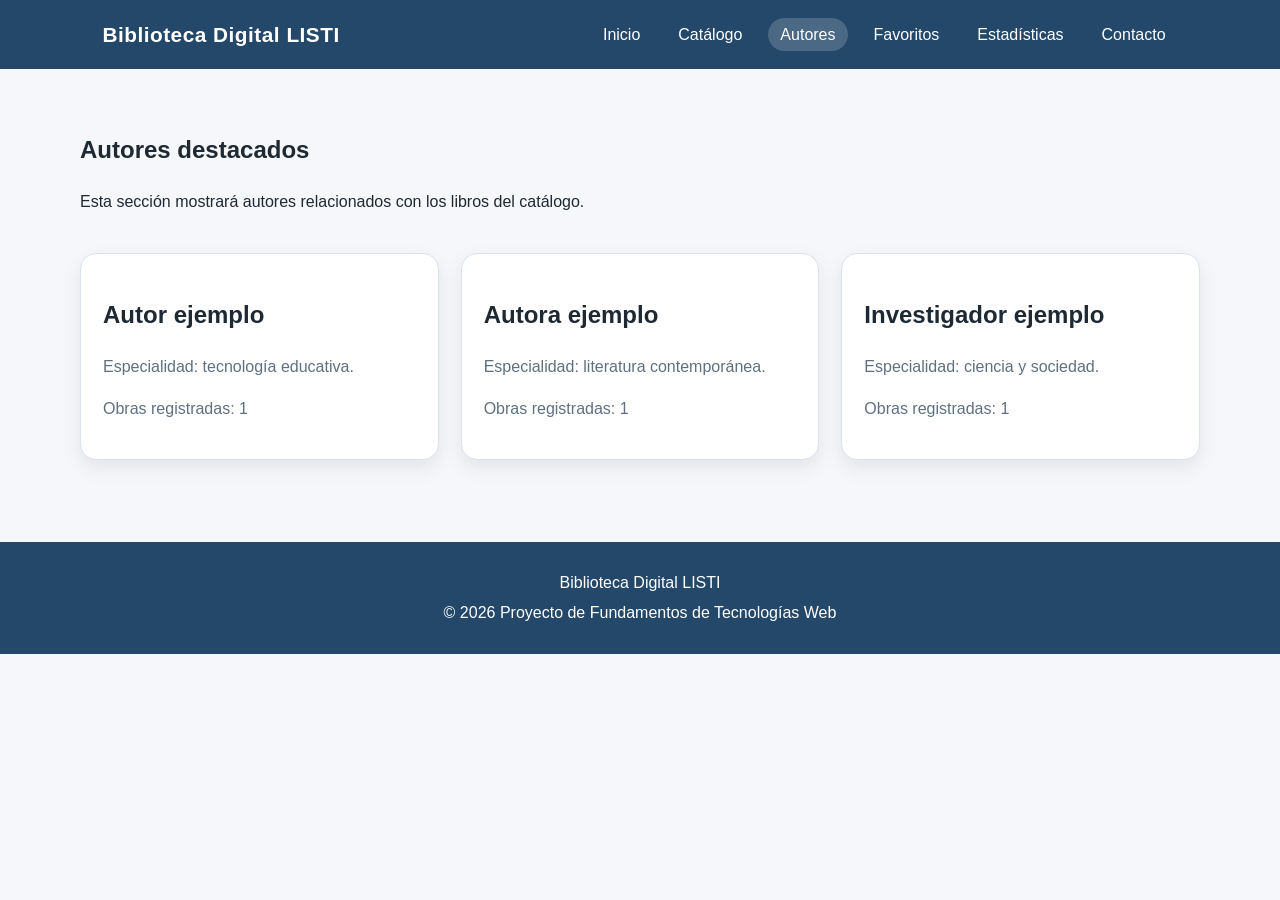
==== html/autores.html @ e1d2c05b "paginas html y css con su navegacion" ====
<!DOCTYPE html>
<html lang="es">
<head>
    <meta charset="UTF-8">
    <meta name="viewport" content="width=device-width, initial-scale=1.0">
    <title>Biblioteca Digital LISTI | Autores</title>
    <link rel="stylesheet" href="../css/general.css">
    <link rel="stylesheet" href="../css/autores.css">
    <script src="../js/general.js" defer></script>
    <script src="../js/autores.js" defer></script>
</head>
<body>
    <header class="encabezado">
        <nav class="contenedor-nav" aria-label="Navegación principal">
            <a class="logo" href="../index.html">Biblioteca Digital LISTI</a>

            <ul class="menu">
                <li><a href="../index.html">Inicio</a></li>
                <li><a href="catalogo.html">Catálogo</a></li>
                <li><a href="autores.html">Autores</a></li>
                <li><a href="favoritos.html">Favoritos</a></li>
                <li><a href="estadisticas.html">Estadísticas</a></li>
                <li><a href="contacto.html">Contacto</a></li>
            </ul>
        </nav>
    </header>

    <main class="contenido-principal">
        <section class="seccion" aria-labelledby="tituloAutores">
            <h1 id="tituloAutores">Autores destacados</h1>
            <p>
                Esta sección mostrará autores relacionados con los libros del catálogo.
            </p>
        </section>

        <section class="grid-tarjetas" aria-label="Lista de autores">
            <article class="tarjeta">
                <h2>Autor ejemplo</h2>
                <p>Especialidad: tecnología educativa.</p>
                <p>Obras registradas: 1</p>
            </article>

            <article class="tarjeta">
                <h2>Autora ejemplo</h2>
                <p>Especialidad: literatura contemporánea.</p>
                <p>Obras registradas: 1</p>
            </article>

            <article class="tarjeta">
                <h2>Investigador ejemplo</h2>
                <p>Especialidad: ciencia y sociedad.</p>
                <p>Obras registradas: 1</p>
            </article>
        </section>
    </main>

    <footer class="pie">
        <p>Biblioteca Digital LISTI</p>
        <p>&copy; <span id="anioActual"></span> Proyecto de Fundamentos de Tecnologías Web</p>
    </footer>
</body>
</html>
---- css/general.css ----
:root {
    --color-principal: #23486a;
    --color-secundario: #3b6790;
    --color-acento: #f4a261;
    --color-fondo: #f5f7fa;
    --color-tarjeta: #ffffff;
    --color-texto: #1f2933;
    --color-muted: #607080;
    --borde-suave: #d9e2ec;
    --sombra: 0 8px 20px rgba(0, 0, 0, 0.08);
    --radio: 16px;
}

* {
    box-sizing: border-box;
}

body {
    margin: 0;
    font-family: Arial, Helvetica, sans-serif;
    background-color: var(--color-fondo);
    color: var(--color-texto);
    line-height: 1.6;
}

img {
    max-width: 100%;
    display: block;
}

a {
    color: inherit;
    text-decoration: none;
}

.encabezado {
    background-color: var(--color-principal);
    color: #ffffff;
    padding: 18px 8%;
    position: sticky;
    top: 0;
    z-index: 10;
}

.contenedor-nav {
    display: flex;
    justify-content: space-between;
    align-items: center;
    gap: 24px;
}

.logo {
    font-size: 1.3rem;
    font-weight: bold;
    letter-spacing: 0.5px;
}

.menu {
    display: flex;
    flex-wrap: wrap;
    gap: 14px;
    list-style: none;
    margin: 0;
    padding: 0;
}

.menu a {
    padding: 8px 12px;
    border-radius: 999px;
    transition: background-color 0.2s ease;
}

.menu a:hover,
.menu a.activo {
    background-color: rgba(255, 255, 255, 0.18);
}

.contenido-principal {
    width: min(1120px, 90%);
    margin: 0 auto;
    padding: 42px 0;
}

.hero {
    display: grid;
    grid-template-columns: 1.2fr 0.8fr;
    gap: 32px;
    align-items: center;
    margin-bottom: 42px;
}

.hero-texto h1 {
    font-size: clamp(2rem, 4vw, 3.6rem);
    line-height: 1.1;
    margin: 0 0 16px;
    color: var(--color-principal);
}

.hero-texto p {
    color: var(--color-muted);
    font-size: 1.05rem;
}

.hero-imagen {
    min-height: 280px;
    background: linear-gradient(135deg, var(--color-principal), var(--color-secundario));
    border-radius: var(--radio);
    box-shadow: var(--sombra);
    display: grid;
    place-items: center;
    color: #ffffff;
    text-align: center;
    padding: 28px;
}

.hero-imagen span {
    font-size: 4rem;
}

.botonera {
    display: flex;
    flex-wrap: wrap;
    gap: 12px;
    margin-top: 22px;
}

.boton {
    display: inline-block;
    border: none;
    border-radius: 999px;
    padding: 11px 18px;
    background-color: var(--color-principal);
    color: #ffffff;
    font-weight: bold;
    cursor: pointer;
    transition: transform 0.2s ease, background-color 0.2s ease;
}

.boton:hover {
    transform: translateY(-2px);
    background-color: var(--color-secundario);
}

.boton-secundario {
    background-color: var(--color-acento);
    color: #1f2933;
}

.seccion {
    margin-bottom: 38px;
}

.seccion h2 {
    color: var(--color-principal);
    margin-bottom: 14px;
}

.grid-tarjetas {
    display: grid;
    grid-template-columns: repeat(3, 1fr);
    gap: 22px;
}

.tarjeta {
    background-color: var(--color-tarjeta);
    border: 1px solid var(--borde-suave);
    border-radius: var(--radio);
    padding: 22px;
    box-shadow: var(--sombra);
}

.tarjeta h3 {
    margin-top: 0;
    color: var(--color-principal);
}

.tarjeta p {
    color: var(--color-muted);
}

.lista-enlaces {
    display: grid;
    gap: 12px;
    padding-left: 20px;
}

.pie {
    background-color: var(--color-principal);
    color: #ffffff;
    text-align: center;
    padding: 24px 8%;
    margin-top: 40px;
}

.pie p {
    margin: 4px 0;
}

.formulario {
    display: grid;
    gap: 16px;
    background-color: var(--color-tarjeta);
    border: 1px solid var(--borde-suave);
    border-radius: var(--radio);
    padding: 24px;
    box-shadow: var(--sombra);
}

.campo {
    display: grid;
    gap: 6px;
}

.campo label {
    font-weight: bold;
    color: var(--color-principal);
}

.campo input,
.campo textarea,
.campo select {
    width: 100%;
    padding: 11px;
    border: 1px solid var(--borde-suave);
    border-radius: 10px;
    font: inherit;
}

.campo textarea {
    min-height: 130px;
    resize: vertical;
}

.aviso {
    padding: 14px;
    border-radius: 12px;
    background-color: #eef6ff;
    border: 1px solid #bfd7f1;
    color: var(--color-principal);
}

.tabla-contenedor {
    overflow-x: auto;
    background-color: var(--color-tarjeta);
    border-radius: var(--radio);
    box-shadow: var(--sombra);
}

table {
    width: 100%;
    border-collapse: collapse;
}

th,
td {
    padding: 14px;
    border-bottom: 1px solid var(--borde-suave);
    text-align: left;
}

th {
    background-color: var(--color-principal);
    color: #ffffff;
}

@media (max-width: 850px) {
    .contenedor-nav {
        align-items: flex-start;
        flex-direction: column;
    }

    .hero {
        grid-template-columns: 1fr;
    }

    .grid-tarjetas {
        grid-template-columns: 1fr 1fr;
    }
}

@media (max-width: 580px) {
    .encabezado {
        padding: 16px 5%;
    }

    .contenido-principal {
        width: 92%;
        padding: 28px 0;
    }

    .menu {
        flex-direction: column;
        width: 100%;
    }

    .menu a {
        display: block;
        background-color: rgba(255, 255, 255, 0.08);
    }

    .grid-tarjetas {
        grid-template-columns: 1fr;
    }

    .botonera {
        flex-direction: column;
    }

    .boton {
        text-align: center;
    }
}
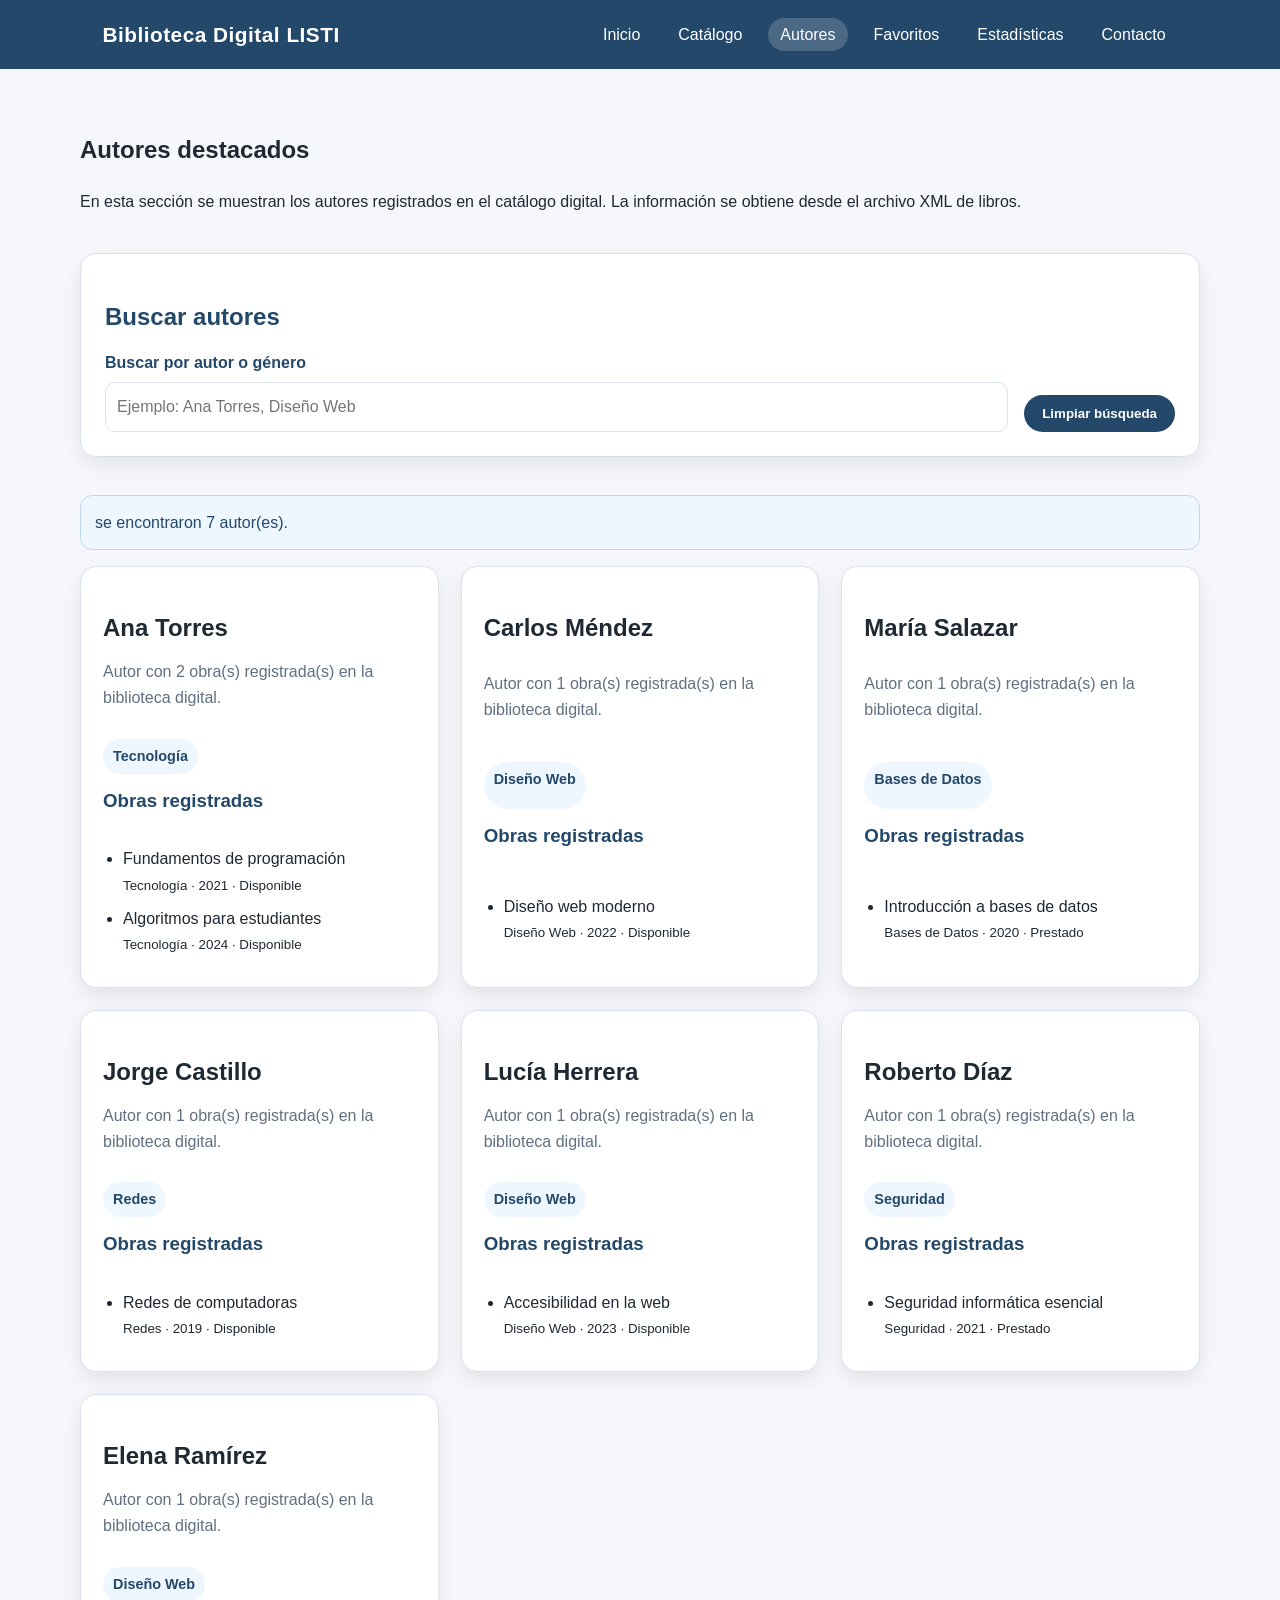
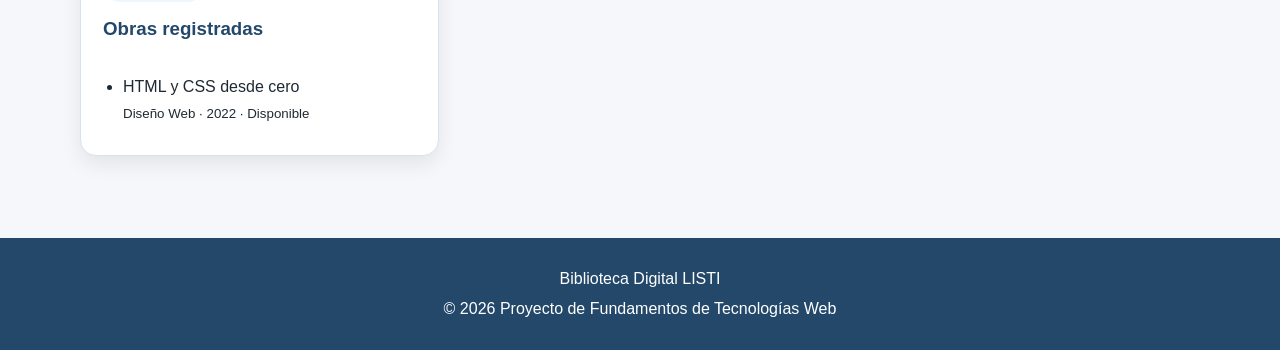
==== commit 9859f3d0: "agregar apartado de autores" ====
--- a/html/autores.html
+++ b/html/autores.html
@@ -29,28 +29,34 @@
         <section class="seccion" aria-labelledby="tituloAutores">
             <h1 id="tituloAutores">Autores destacados</h1>
             <p>
-                Esta sección mostrará autores relacionados con los libros del catálogo.
+                En esta sección se muestran los autores registrados en el catálogo digital.
+                La información se obtiene desde el archivo XML de libros.
             </p>
         </section>
 
-        <section class="grid-tarjetas" aria-label="Lista de autores">
-            <article class="tarjeta">
-                <h2>Autor ejemplo</h2>
-                <p>Especialidad: tecnología educativa.</p>
-                <p>Obras registradas: 1</p>
-            </article>
+        <section class="seccion filtros-autores" aria-labelledby="tituloFiltroAutores">
+            <h2 id="tituloFiltroAutores">Buscar autores</h2>
 
-            <article class="tarjeta">
-                <h2>Autora ejemplo</h2>
-                <p>Especialidad: literatura contemporánea.</p>
-                <p>Obras registradas: 1</p>
-            </article>
+            <form class="formulario-filtros-autores" id="formularioAutores">
+                <div class="campo">
+                    <label for="busquedaAutor">Buscar por autor o género</label>
+                    <input 
+                        type="search" 
+                        id="busquedaAutor" 
+                        name="busquedaAutor" 
+                        placeholder="Ejemplo: Ana Torres, Diseño Web"
+                    >
+                </div>
 
-            <article class="tarjeta">
-                <h2>Investigador ejemplo</h2>
-                <p>Especialidad: ciencia y sociedad.</p>
-                <p>Obras registradas: 1</p>
-            </article>
+                <button class="boton" type="button" id="btnLimpiarAutores">
+                    Limpiar búsqueda
+                </button>
+            </form>
+        </section>
+
+        <p class="aviso" id="mensajeAutores">Cargando autores...</p>
+
+        <section class="grid-tarjetas" id="contenedorAutores" aria-label="Lista de autores">
         </section>
     </main>
 
--- a/css/autores.css
+++ b/css/autores.css
@@ -0,0 +1,59 @@
+.filtros-autores {
+    background-color: var(--color-tarjeta);
+    border: 1px solid var(--borde-suave);
+    border-radius: var(--radio);
+    padding: 24px;
+    box-shadow: var(--sombra);
+}
+
+.formulario-filtros-autores {
+    display: grid;
+    grid-template-columns: 1fr auto;
+    gap: 16px;
+    align-items: end;
+}
+
+.tarjeta-autor {
+    display: grid;
+    gap: 12px;
+}
+
+.tarjeta-autor h2 {
+    margin-bottom: 0;
+}
+
+.resumen-autor {
+    color: var(--color-muted);
+    margin-top: 0;
+}
+
+.lista-obras {
+    padding-left: 20px;
+    margin: 0;
+}
+
+.lista-obras li {
+    margin-bottom: 8px;
+}
+
+.etiquetas-generos {
+    display: flex;
+    flex-wrap: wrap;
+    gap: 8px;
+}
+
+.etiqueta-genero {
+    display: inline-block;
+    padding: 6px 10px;
+    border-radius: 999px;
+    background-color: #eef6ff;
+    color: var(--color-principal);
+    font-weight: bold;
+    font-size: 0.9rem;
+}
+
+@media (max-width: 620px) {
+    .formulario-filtros-autores {
+        grid-template-columns: 1fr;
+    }
+}
